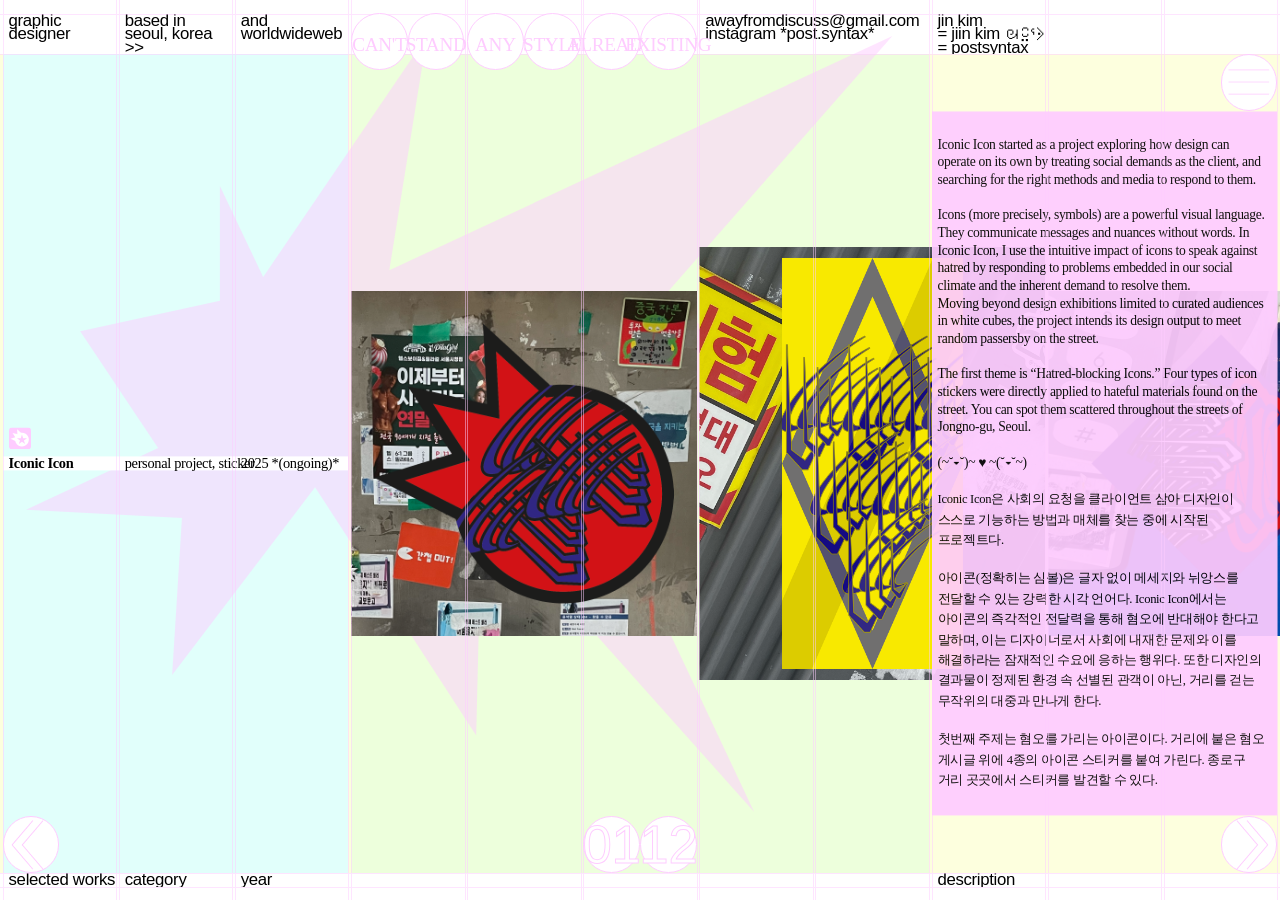
==== index.html @ c1c58f1e "Rename html/index.html to index.html" ====
<!DOCTYPE html>
<html lang="ko">

<head>
    <meta name="viewport" content="width=device-width, initial-scale=1.0, user-scalable=no" />
    <meta charset="UTF-8">
    <title>JIN KIM · JI-IN KIM · POSTSYNTAX Portfolio</title>

    <link rel="stylesheet" href="/css/style.css">
    <link rel="stylesheet" href="https://use.typekit.net/gue2igp.css">
</head>

<body>
    <div class="grid-container">

        <div class="grid-lines-overlay"></div>

        <div class="grid-cell row-1-cell"></div>

        <header class="grid-row row-2">
            <div class="text-cell cell-2-1">graphic designer</div>
            <div class="text-cell cell-2-2">based in seoul, korea >></div>
            <div class="text-cell cell-2-3">and worldwideweb</div>

            <div class="slogan-container col-4" data-col="4">
                <div class="circular-slogan-item" data-word="CAN'T"></div>
                <div class="circular-slogan-item" data-word="STAND"></div>
            </div>

            <div class="slogan-container col-5" data-col="5">
                <div class="circular-slogan-item" data-word="ANY"></div>
                <div class="circular-slogan-item" data-word="STYLE"></div>
            </div>

            <div class="slogan-container col-6" data-col="6">
                <div class="circular-slogan-item" data-word="ALREADY"></div>
                <div class="circular-slogan-item" data-word="EXISTING"></div>
            </div>

            <div class="text-cell cell-2-7 contact-info">
                <a href="mailto:awayfromdiscuss@gmail.com" target="_blank"
                    style=" cursor:pointer;">awayfromdiscuss@gmail.com</a>
                <a href="https://www.instagram.com/post.syntax" target="_blank"
                    style=" cursor:pointer;">instagram *post.syntax*</a>
            </div>

            <div class="text-cell cell-2-8 designer-name">
                jin kim<br>= jiin kim ᘛ⁐̤ᕐᐷ<br>= postsyntax
            </div>

        </header>

        <main class="grid-cell main-content">
            
            <div class="back-shape"><img src="/img/back_shape.svg">
            </div>

            <div class="project-info-container col-1">
                <div class="project-title" id="p-title">No surfing club</div>
            </div>
            <div class="project-info-container col-2">
                <div class="project-category" id="p-category">personal project, SNS</div>
            </div>
            <div class="project-info-container col-3">
                <div class="project-year" id="p-year">2024</div>
            </div>

            <div class="project-description-container">
                <div class="description-text" id="p-description">
                </div>
            </div>

            <div class="img-scroll-wrapper">
                <div class="image-track" id="image-track">
                </div>
            </div>

            <div class="circular-button button-col-1" data-col="1">
                <img class="arrow" src="/img/button_arrow/arrow_1.png">
                <div class="circular-button-item"></div>
            </div>

            <div class="circular-button button-col-6-1" data-col="6">
                <div class="circular-button-item" id="current-num">01</div>
            </div>

            <div class="circular-button button-col-6-2" data-col="6">
                <div class="circular-button-item" id="total-num">10</div>
            </div>

            <div class="circular-button button-col-11-1" data-col="11">
                <img class="arrow" src="/img/button_arrow/arrow_2.png">
                <div class="circular-button-item"></div>
            </div>
            <div class="circular-button button-col-11-2" data-col="11">
                <img class="arrow" src="/img/button_arrow/menu.png">
                <div class="circular-button-item"></div>
            </div>

        </main>

        <section class="grid-row row-4">
            <div class="text-cell cell-4-1">selected works</div>
            <div class="text-cell cell-4-2">category</div>
            <div class="text-cell cell-4-3">year</div>
            <div class="text-cell cell-4-9 description-label">description</div>
        </section>

        <div class="grid-cell row-5-cell"></div>

    </div>

    <div id="menu-overlay" class="menu-overlay">
        <div class="menu-content">
            <div id="menu-close-btn" class="menu-close">×</div>
            <div id="menu-project-list" class="menu-project-list">
                </div>
        </div>
    </div>

    <script src="/js/script.js"></script>
</body>

</html>
---- css/style.css ----
/* /css/style.css */

* {
    box-sizing: border-box;
    margin: 0;
    padding: 0;
}

:root {
    --magenta-line: #feccff;
    --line-thickness: 1px;
    --gutter-width: 0.2%;
    --column-count: 11;
    --gutter-count: 12;
    --column-width: calc((100% - (var(--gutter-count) * var(--gutter-width))) / var(--column-count));
    --bg-blue: #e1fffb;
    --bg-green: #edffdc;
    --bg-yellow: #fdffde;
    --bg-white: #fff;
}

@font-face {
    font-family: 'postsyntax', 'Pretendard-Regular';
    src: url('https://fastly.jsdelivr.net/gh/Project-Noonnu/noonfonts_2107@1.1/Pretendard-Regular.woff') format('woff'),
    url('/font/postsyntax.otf') format('opentype');
    font-weight: 300;
    font-style: normal;
    unicode-range: U+1100-11FF, U+3130-318F, U+AC00-D7AF;
}

html,
body {
    width: 100%;
    height: 100%;
    overflow: hidden;
}

body {
    font-family: "mr-eaves-modern", 'Pretendard-Regular', sans-serif;
    font-weight: 300;
    font-style: normal;
    font-size: 1.05rem;
    letter-spacing: -0.02rem;
}

.back-shape {
    position: fixed;
    top: 4%;
    left: 2%;
    z-index: 2;
    pointer-events: none;
    opacity: 50%;
}

.grid-container {
    display: grid;
    width: 100%;
    height: 100%;
    grid-template-rows: 1.5% 4.5% auto 1.5% 1.5%;
    grid-template-columns: repeat(var(--column-count), var(--gutter-width) var(--column-width)) var(--gutter-width);
}

.grid-cell {
    position: relative;
    z-index: 1;
}

.row-1-cell,
.row-5-cell {
    grid-column: 1 / -1;
}

.row-2,
.row-4 {
    grid-column: 1 / -1;
    display: contents;
}

.text-cell {
    padding: 0;
    padding-left: 6px;
    line-height: 0.83;
    overflow: hidden;
    display: flex;
    align-items: flex-start;
    justify-content: flex-start;
    position: relative;
}

.text-cell:not(.contact-info):hover {
    background-color: #feccff;
    color: var(--bg-white) !important;
    cursor: pointer;
    z-index: 500;
}

.cell-2-1 {
    grid-column: 2 / 3;
    grid-row: 2;
}

.cell-2-2 {
    grid-column: 4 / 5;
    grid-row: 2;
}

.cell-2-3 {
    grid-column: 6 / 7;
    grid-row: 2;
}

.cell-2-8 {
    grid-column: 18 / 19;
    grid-row: 2;
    font-weight: 300;
    font-size: 1.05rem;
    
    /* 🌟 중요: 아래 두 줄을 추가하여 이미지가 잘리지 않게 하고 기준을 잡습니다 */
    overflow: visible !important; 
    position: relative; 
}

.contact-info {
    grid-column: 14 / 17;
    grid-row: 2;
    font-size: 1.05rem;
    display: flex;
    flex-direction: column;
}

.contact-info a {
    display: block;
}

.designer-name {
    grid-column: 18 / 19;
    grid-row: 2;
    font-weight: 300;
    font-size: 1.05rem;
}

.cell-4-1 {
    grid-column: 2 / 3;
    grid-row: 4;
}

.cell-4-2 {
    grid-column: 4 / 5;
    grid-row: 4;
}

.cell-4-3 {
    grid-column: 6 / 7;
    grid-row: 4;
}

.cell-4-9 {
    grid-column: 18 / 19;
    grid-row: 4;
}

.main-content {
    grid-row: 3;
    grid-column: 1 / -1;
    display: grid;
    grid-template-columns: inherit;
    position: relative;
    z-index: 1;
    background-color: var(--bg-yellow);
}

.main-content::before {
    content: '';
    grid-column: 2 / 7;
    grid-row: 1 / -1;
    background-color: var(--bg-blue);
    position: relative;
    z-index: -2;
}

.main-content::after {
    content: '';
    grid-column: 8 / 17;
    grid-row: 1 / -1;
    background-color: var(--bg-green);
    position: relative;
    z-index: 0;
}

.project-info-container {
    position: absolute;
    top: 50%;
    transform: translateY(-50%);
    height: 1.2rem;
    display: flex;
    align-items: center;
    z-index: 300;
    pointer-events: none;
}

.project-info-container.col-1::before {
    content: '';
    position: absolute;
    left: 0;
    top: 13;
    width: var(--three-col-total-width, 27%);
    height: 70%;
    background-color: var(--bg-white);
    z-index: -1;
}

.project-title,
.project-category,
.project-year {
    font-size: 0.9rem;
    padding-left: 6px;
    white-space: nowrap;
}

@keyframes twinkle {

    0%,
    100% {
        color: var(--black-line);
    }

    50% {
        color: var(--magenta-line);
        text-shadow: 0 0 5px var(--magenta-line);
    }
}

.title-flash {
    animation: twinkle 0.6s ease-in-out;
}

.project-title {
    font-weight: bold;
    font-family: "mrs-eaves-xl-serif-narrow", serif;
}

.project-category,
.project-year {
    font-family: "mrs-eaves-xl-serif-narrow", serif;
}

/* 🌟 링크 심볼 스타일 수정 */
.project-link-symbol {
    position: absolute;
    bottom: 125%; /* 타이틀 위쪽 배치 */
    left: 6px;
    width: 22px;
    height: 22px;
    
    background-size: contain;
    background-repeat: no-repeat;
    background-position: center;

    cursor: pointer;
    pointer-events: auto;
    display: none;
    z-index: 310;
    animation: link-glow 1.5s infinite ease-in-out;
}

@keyframes link-glow {
    0%, 100% { transform: scale(1); opacity: 1; box-shadow: 0 0 5px var(--magenta-line); }
    50% { transform: scale(1.2); opacity: 0.7; box-shadow: 0 0 15px var(--magenta-line); }
}

.project-link-symbol::after {
    content: attr(data-message);
    
    bottom: 120%;
    width: 10px;

    position: absolute;
    left: 50%;
    transform: translateX(-50%);
    background-color: #ffffff;
    color: #3f3f3f;
    border: 0.4px solid #3f3f3f;
    padding: 3px 6px;
    font-size: 0.75rem;
    opacity: 0;
    visibility: hidden;
    pointer-events: none;
    transition: opacity 0.1s ease;
    z-index: 9999;

    white-space: nowrap;
    word-break: keep-all;

    display: flex;
    justify-content: center;
    align-items: center;
    text-align: center;
}

.project-link-symbol:hover::after {
    opacity: 1;
    visibility: visible;
}

.img-scroll-wrapper {
    position: absolute;
    top: 0;
    left: 0;
    width: 100%;
    height: 100%;
    z-index: 200;
    overflow-x: scroll;
    overflow-y: hidden;
    scrollbar-width: none;
}

.img-scroll-wrapper::-webkit-scrollbar {
    display: none;
}

.image-track {
    display: flex;
    height: 100%;
    align-items: center;
    width: fit-content;
}

.project-image {
    height: 100%;
    object-fit: contain;
    flex-shrink: 0;
    transition: transform 1s cubic-bezier(0.25, 0.1, 0.25, 1), opacity 0.6s ease, filter 0.6s ease;
    transform: scale(0.85);
    opacity: 0.3;
    filter: grayscale(100%);
}

.project-image.focused {
    transform: scale(1);
    opacity: 1;
    filter: grayscale(0%);
    z-index: 250;
}

/* 🌟 그리드 선의 z-index를 10으로 낮춤 */
.grid-lines-overlay {
    position: absolute;
    top: 0;
    left: 0;
    width: 100%;
    height: 100%;
    pointer-events: none;
    z-index: 10;
    opacity: 50%;
}

.slogan-container {
    grid-row: 2;
    display: flex;
    justify-content: space-around;
    position: relative;
    z-index: 350;
}

.slogan-container.col-4 {
    grid-column: 8 / 11;
}

.slogan-container.col-5 {
    grid-column: 10 / 11;
}

.slogan-container.col-6 {
    grid-column: 12 / 13;
}

/* 🌟 슬로건 아이템 z-index를 그리드 선(10)보다 높은 50으로 설정 */
.circular-slogan-item {
    border-radius: 50%;
    background-color: var(--bg-white);
    border: var(--line-thickness) solid var(--magenta-line);
    display: flex;
    justify-content: center;
    align-items: center;
    text-align: center;
    font-size: 1.2rem;
    position: absolute;
    color: #feccff;
    z-index: 50;

    font-family: 'postsyntax';

    padding-top: 7px; /* 글자를 아래로 살짝 밀어줌 */
}

.circular-slogan-item:hover {
    background-color: #feccff;
    color: var(--bg-white) !important;
    cursor: pointer;
    z-index: 500;
}

/* 🌟 버튼 z-index를 그리드 선(10)보다 훨씬 높은 400 유지 */
.circular-button {
    position: absolute;
    z-index: 400;
    border-radius: 50%;
    background-color: var(--bg-white);
    border: var(--line-thickness) solid var(--magenta-line);
    display: flex;
    justify-content: center;
    align-items: center;
    cursor: pointer;
    font-size: 3.3rem;
}

.circular-button-item {
    all: unset;
    position: static;
    display: block;
    color: white;
    -webkit-text-stroke: 1px #feccff;
}

.arrow {
    width: 70px;
}

a {
    color: #000;
    text-decoration: none;
}

.project-description-container {
    position: absolute;
    top: 50%;
    transform: translateY(-50%);
    height: 90%;
    z-index: 300;
    display: flex;
    flex-direction: column;
    justify-content: center;
    pointer-events: auto;
    overflow-y: auto;
    scrollbar-width: none;
}

.project-description-container::-webkit-scrollbar {
    display: none;
}

.ko-text {
    font-size: 0.79rem;
    line-height: 1.62;
}

.description-text {
    font-family: "mrs-eaves-xl-serif-narrow", "Pretendard-Regular", serif;
    font-size: 0.85rem;
    line-height: 1.3;
    color: #000;
    padding-left: 6px;
    padding-right: 10px;
    padding-top: 25px;
    padding-bottom: 25px;
    background-color: #feccff; opacity: 0.93;

    white-space: pre-wrap; /* 🌟 이 속성이 있어야 \n 이나 백틱의 줄바꿈이 화면에 나타납니다 */
    word-break: keep-all;
}

.button-col-6-1,
.button-col-6-2,
.cell-2-1,
.cell-2-2,
.cell-2-3 {
    cursor: default !important;
}

.cell-2-1,
.cell-2-2,
.cell-2-3 {
    overflow: visible !important;
}

.button-col-6-1::after,
.button-col-6-2::after,
.cell-2-1::after,
.cell-2-2::after,
.cell-2-3::after {
    position: absolute;
    left: 50%;
    transform: translateX(-50%);
    background-color: #ffffff;
    color: #3f3f3f;
    border: 0.4px solid #3f3f3f;
    padding: 2px 6px;
    font-size: 0.75rem;
    white-space: nowrap;
    opacity: 0;
    visibility: hidden;
    pointer-events: none;
    transition: opacity 0.1s ease;
    z-index: 9999;
}

.button-col-6-1::after,
.button-col-6-2::after {
    content: "no function";
    bottom: 110%;
}

.cell-2-1::after {
    content: "1) graphic + digital, poster, book, and every printed media.";
    top: 110%;
    width: 120px;
    white-space: normal;
    word-break: keep-all;
    text-align: center;

    font-size: 0.9rem;
    line-height: 0.9rem;
}

.cell-2-2::after {
    content: "2) all projects on this website are personal projects.";
    top: 110%;
    width: 120px;
    white-space: normal;
    word-break: keep-all;
    text-align: center;

    font-size: 0.9rem;
    line-height: 0.9rem;
}

.cell-2-3::after {
    content: "3) i'm an independent designer, similar to an “independent musician,” who forges an original path in the underground scene based on personal preferences.";
    top: 110%;
    width: 120px;
    white-space: normal;
    word-break: keep-all;
    text-align: center;

    font-size: 0.9rem;
    line-height: 0.9rem;
}

.cell-2-8::after {
    content: ""; 
    background-image: url('/img/profile.svg'); 
    background-size: cover;
    background-position: center;

    position: absolute;
    left: 50%;
    top: 110%; /* 글자 바로 아래 */
    transform: translateX(-50%);
    background-color: #ffffff;
    border: 0.4px solid #feccff;
    
    width: 100px; 
    height: 100px; 
    
    display: block;
    opacity: 0;
    visibility: hidden;
    transition: opacity 0.2s ease;
    z-index: 10000; /* 🌟 다른 그리드 라인보다 위에 오도록 높게 설정 */
    pointer-events: none;
}

.button-col-6-1:hover::after,
.button-col-6-2:hover::after,
.cell-2-1:hover::after,
.cell-2-2:hover::after,
.cell-2-3:hover::after,
.cell-2-8:hover::after {
    opacity: 1;
    visibility: visible;
}

/* 프로젝트 래퍼: 이미지들이 가로로 길게 배치됨 */
.project-wrapper {
    position: relative;
    display: flex;
    height: 100%;
}

/* 🌟 오버레이 컨테이너: 이미지 1~3번을 모두 덮는 긴 유령 레이어 */
.nsc-overlay-container {
    position: absolute;
    top: 0;
    left: 0;
    width: 100%; /* 부모(project-wrapper)인 이미지 3개 합산 너비를 100%로 인식 */
    height: 100%;
    pointer-events: none;
    z-index: 500;
}

/* 스티커 공통 스타일 */
.nsc-random-img {
    position: absolute; /* 컨테이너 내부에서 좌표로 배치 */
    display: block;
    object-fit: contain;
    z-index: 510;
    opacity: 80%;

    transition: opacity 0.8s ease; 
    pointer-events: auto;
}

/* 🌟 개별 조절 구간: left 값을 0% ~ 100% 사이로 넓게 분산시키세요 */
/* 0%~30%는 1번 이미지 위, 35%~65%는 2번 이미지 위, 70%~100%는 3번 이미지 위입니다. */

.nsc-random-img.img-1 { width: 115px; top: 6%; left: 1%;   transform: rotate(-20deg);}
.nsc-random-img.img-2 { width: 160px; top: 68%; left: 19%;  transform: rotate(17deg);}
.nsc-random-img.img-3 { width: 150px; top: 9%; left: 32%;  transform: rotate(-9deg);}
.nsc-random-img.img-4 { width: 100px; top: 49%; left: 48%;  transform: rotate(-20deg);}
.nsc-random-img.img-5 { width: 380px; top: 93%; left: 44%;  transform: rotate(-12deg);}
.nsc-random-img.img-6 { width: 310px;  top: 15%; left: 65%;  transform: rotate(30deg);}
.nsc-random-img.img-7 { width: 170px;  top: 79%; left: -6%;  transform: rotate(20deg);}
.nsc-random-img.img-8 { width: 170px;  top: 70%; left: 78%;  transform: rotate(20deg);}

.project-image.focused + .nsc-overlay-container .nsc-random-img {
    filter: drop-shadow(0 1px 3px rgba(0,0,0,0.15));
}

.project-image:not(.focused) + .nsc-overlay-container {
    opacity: 0.3;
    filter: grayscale(100%);
    transition: all 0.6s ease;
}

.nsc-random-img:hover {
    opacity: 0;
}

/* 🌟 메뉴 오버레이 (모달) 스타일 추가 */
.menu-overlay {
    position: fixed;
    top: 0; left: 0;
    width: 100%; height: 100%;
    background-color: rgba(254, 204, 255, 0.4); 
    display: none; /* JS에서 flex로 변경 */
    justify-content: center;
    align-items: center;
    z-index: 10000;
    /* 전체 폰트 강제 지정 */
    font-family: "mrs-eaves-xl-serif-narrow", serif !important; 
    font-size: 0.9rem;
}

.menu-content {
    width: 70%;
    height: 70%;
    background-color: #fff;
    position: relative;
    padding: 20px; /* 여백 확보 */
    display: flex;
    flex-direction: column;
    padding-top: 20px;
}

.menu-item {
    display: grid;
    grid-template-columns: 2fr 0.5fr 0.5fr;
    padding: 8px 0;
    border-bottom: 1px solid var(--magenta-line);

    transition: background-color; /* 0.2s ease, color 0.2s ease; 부드러운 전환 효과 */
    padding: 5px 50px; /* 좌우 패딩을 살짝 주어 색상이 글자에 붙지 않게 함 */
}

/* 마우스를 올렸을 때 행 전체 효과 */
.menu-item:hover {
    background-color: var(--magenta-line);
}

/* 마우스를 올렸을 때 내부의 모든 글자색을 흰색으로 변경 */
.menu-item:hover .m-title,
.menu-item:hover .m-category,
.menu-item:hover .m-year {
    color: #ffffff !important;
}
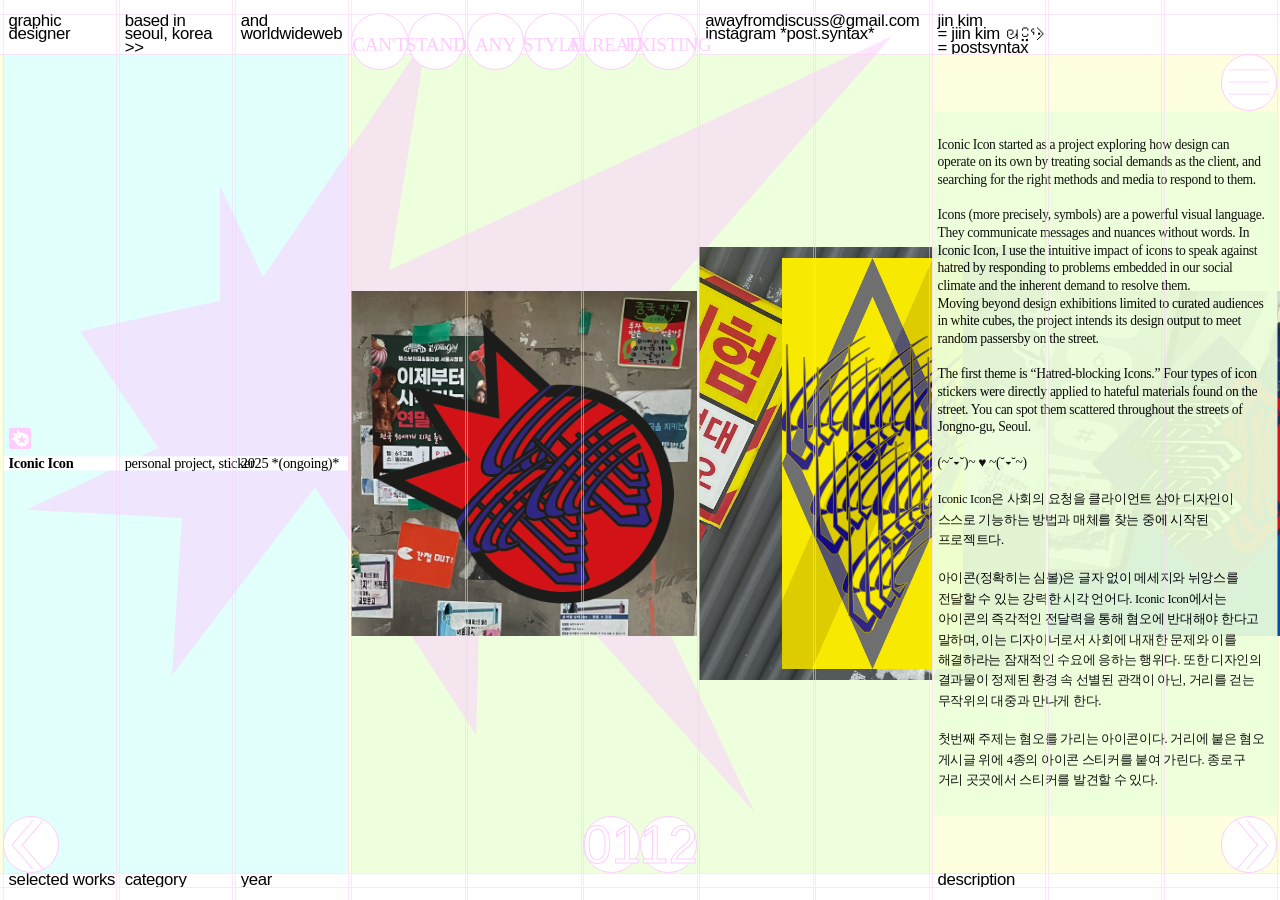
==== commit 0bd1bc07: "Update index.html" ====
--- a/index.html
+++ b/index.html
@@ -8,6 +8,7 @@
 
     <link rel="stylesheet" href="/css/style.css">
     <link rel="stylesheet" href="https://use.typekit.net/gue2igp.css">
+    <link rel="icon" href="/img/cat_icon.png">
 </head>
 
 <body>
--- a/css/style.css
+++ b/css/style.css
@@ -683,3 +683,92 @@
 .menu-item:hover .m-year {
     color: #ffffff !important;
 }
+
+/* --- 모바일 반응형 스타일 (768px 이하) --- */
+@media screen and (max-width: 768px) {
+    /* 1. 배경 설정: 단일 하늘색 */
+    body, html {
+        background-color: #e1fffb !important; /* 하늘색 배경 */
+        overflow-y: auto !important; /* 상하 스크롤 허용 */
+        overflow-x: hidden !important;
+    }
+
+    /* 2. PC 버전의 복잡한 요소 숨기기 */
+    .grid-lines-overlay, 
+    .slogan-container, 
+    .button-col-1, 
+    .button-col-11-1, 
+    .button-col-11-2,
+    .project-info-container,
+    .project-description-container {
+        display: none !important;
+    }
+
+    /* 3. 모바일 전용 컨테이너 재배치 */
+    .grid-container {
+        display: block !important;
+        height: auto !important;
+        padding: 20px;
+    }
+
+    .img-scroll-wrapper {
+        display: block !important;
+        overflow: visible !important;
+        width: 100% !important;
+        height: auto !important;
+        position: static !important;
+    }
+
+    #image-track {
+        display: block !important;
+        width: 100% !important;
+        padding: 0 !important;
+        transform: none !important;
+    }
+
+    /* 4. 프로젝트 아이템 단위 구성 */
+    .project-wrapper {
+        display: block !important;
+        margin-bottom: 80px; /* 프로젝트 간 간격 */
+        background-image: none !important; /* PC 배경 제거 */
+    }
+
+    /* 5. 모바일 전용 텍스트 노출 (JS에서 생성) */
+    .mobile-meta {
+        margin-bottom: 15px;
+        font-family: "mrs-eaves-xl-serif-narrow", serif;
+    }
+
+    .mobile-title {
+        font-size: 1.8rem;
+        font-weight: bold;
+        margin-bottom: 5px;
+        color: #000;
+    }
+
+    .mobile-info {
+        font-size: 0.9rem;
+        color: #666;
+        margin-bottom: 20px;
+    }
+
+    .project-image {
+        width: 100% !important;
+        height: auto !important;
+        margin: 0 0 15px 0 !important;
+        opacity: 1 !important; /* 항상 밝게 */
+        filter: none !important;
+    }
+
+    .mobile-desc {
+        font-size: 1rem;
+        line-height: 1.6;
+        background-color: transparent !important; /* PC 랜덤색 제거 */
+        padding: 0 !important;
+        margin-top: 15px;
+        color: #000;
+        word-break: keep-all;
+    }
+    
+    .ko-text { display: block; margin-top: 10px; font-size: 0.9rem; }
+}
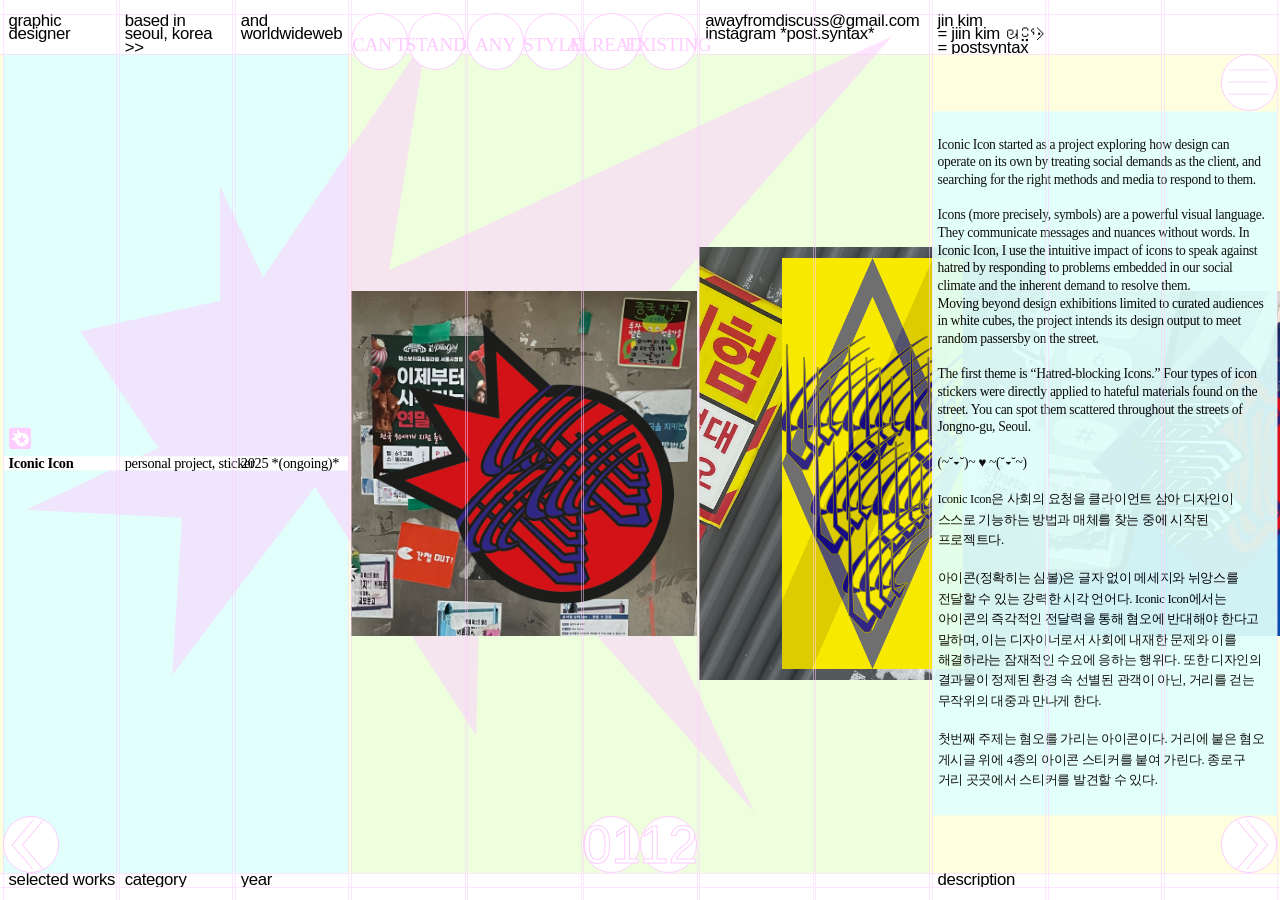
==== commit e76a00bc: "Update index.html" ====
--- a/index.html
+++ b/index.html
@@ -12,6 +12,20 @@
 </head>
 
 <body>
+
+    <div id="pc-only-overlay">
+        <div class="pc-only-card">
+            <p class="main-text">
+                This website is best viewed on a desktop PC.<br>
+                You can check out my work on Instagram!<br><br>
+                <a href="https://www.instagram.com/post.syntax" target="_blank">
+                    @post.syntax
+                </a>
+                <br><br><br><br>
+                <img class="rat" src="/img/rat.gif">
+        </div>
+    </div>
+    
     <div class="grid-container">
 
         <div class="grid-lines-overlay"></div>
--- a/css/style.css
+++ b/css/style.css
@@ -684,91 +684,56 @@
     color: #ffffff !important;
 }
 
-/* --- 모바일 반응형 스타일 (768px 이하) --- */
+/* --- 모바일 차단 팝업 (카드 스타일) --- */
+#pc-only-overlay {
+    display: none;
+    position: fixed;
+    top: 0;
+    left: 0;
+    width: 100vw;
+    height: 100vh;
+    background-color: rgba(254, 204, 255, 0.4); /* 은은한 회색 배경 */
+    z-index: 999999;
+    justify-content: center;
+    align-items: center;
+    padding: 20px;
+    box-sizing: border-box;
+
+    font-family: "mrs-eaves-xl-serif-narrow", serif; 
+}
+
+.pc-only-card {
+    background-color: #feccff;
+    padding: 40px 30px;
+    width: 80%;
+    max-width: 400px;
+    text-align: center;
+}
+
+.pc-only-card a {
+    background-color: #ffffff;
+}
+
+.main-text {
+    font-size: 1rem;
+    line-height: 1.1;
+    color: #333;
+    margin-bottom: 25px;
+    word-break: keep-all;
+}
+
+.rat {
+    width: 100px;
+}
+
+/* 모바일 화면에서 활성화 */
 @media screen and (max-width: 768px) {
-    /* 1. 배경 설정: 단일 하늘색 */
-    body, html {
-        background-color: #e1fffb !important; /* 하늘색 배경 */
-        overflow-y: auto !important; /* 상하 스크롤 허용 */
-        overflow-x: hidden !important;
+    #pc-only-overlay {
+        display: flex;
     }
-
-    /* 2. PC 버전의 복잡한 요소 숨기기 */
-    .grid-lines-overlay, 
-    .slogan-container, 
-    .button-col-1, 
-    .button-col-11-1, 
-    .button-col-11-2,
-    .project-info-container,
-    .project-description-container {
-        display: none !important;
+    body {
+        overflow: hidden !important;
+        position: fixed;
+        width: 100%;
     }
-
-    /* 3. 모바일 전용 컨테이너 재배치 */
-    .grid-container {
-        display: block !important;
-        height: auto !important;
-        padding: 20px;
-    }
-
-    .img-scroll-wrapper {
-        display: block !important;
-        overflow: visible !important;
-        width: 100% !important;
-        height: auto !important;
-        position: static !important;
-    }
-
-    #image-track {
-        display: block !important;
-        width: 100% !important;
-        padding: 0 !important;
-        transform: none !important;
-    }
-
-    /* 4. 프로젝트 아이템 단위 구성 */
-    .project-wrapper {
-        display: block !important;
-        margin-bottom: 80px; /* 프로젝트 간 간격 */
-        background-image: none !important; /* PC 배경 제거 */
-    }
-
-    /* 5. 모바일 전용 텍스트 노출 (JS에서 생성) */
-    .mobile-meta {
-        margin-bottom: 15px;
-        font-family: "mrs-eaves-xl-serif-narrow", serif;
-    }
-
-    .mobile-title {
-        font-size: 1.8rem;
-        font-weight: bold;
-        margin-bottom: 5px;
-        color: #000;
-    }
-
-    .mobile-info {
-        font-size: 0.9rem;
-        color: #666;
-        margin-bottom: 20px;
-    }
-
-    .project-image {
-        width: 100% !important;
-        height: auto !important;
-        margin: 0 0 15px 0 !important;
-        opacity: 1 !important; /* 항상 밝게 */
-        filter: none !important;
-    }
-
-    .mobile-desc {
-        font-size: 1rem;
-        line-height: 1.6;
-        background-color: transparent !important; /* PC 랜덤색 제거 */
-        padding: 0 !important;
-        margin-top: 15px;
-        color: #000;
-        word-break: keep-all;
-    }
-    
-    .ko-text { display: block; margin-top: 10px; font-size: 0.9rem; }
-}
+}
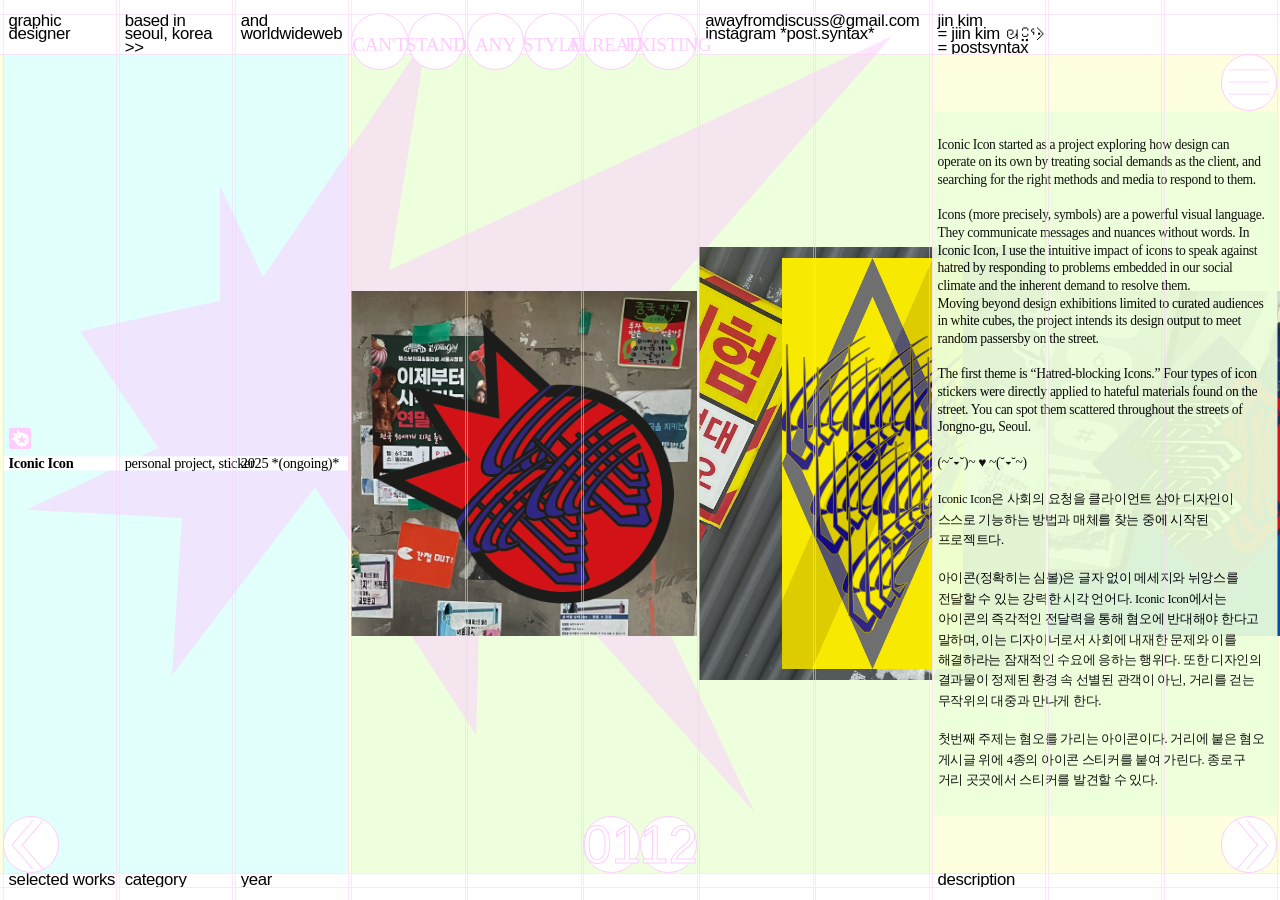
==== commit 3e666285: "Update index.html" ====
--- a/index.html
+++ b/index.html
@@ -18,6 +18,7 @@
             <p class="main-text">
                 This website is best viewed on a desktop PC.<br>
                 You can check out my work on Instagram!<br><br>
+                (~˘▾˘)~ ♥ ~(˘▾˘~)<br><br>
                 <a href="https://www.instagram.com/post.syntax" target="_blank">
                     @post.syntax
                 </a>
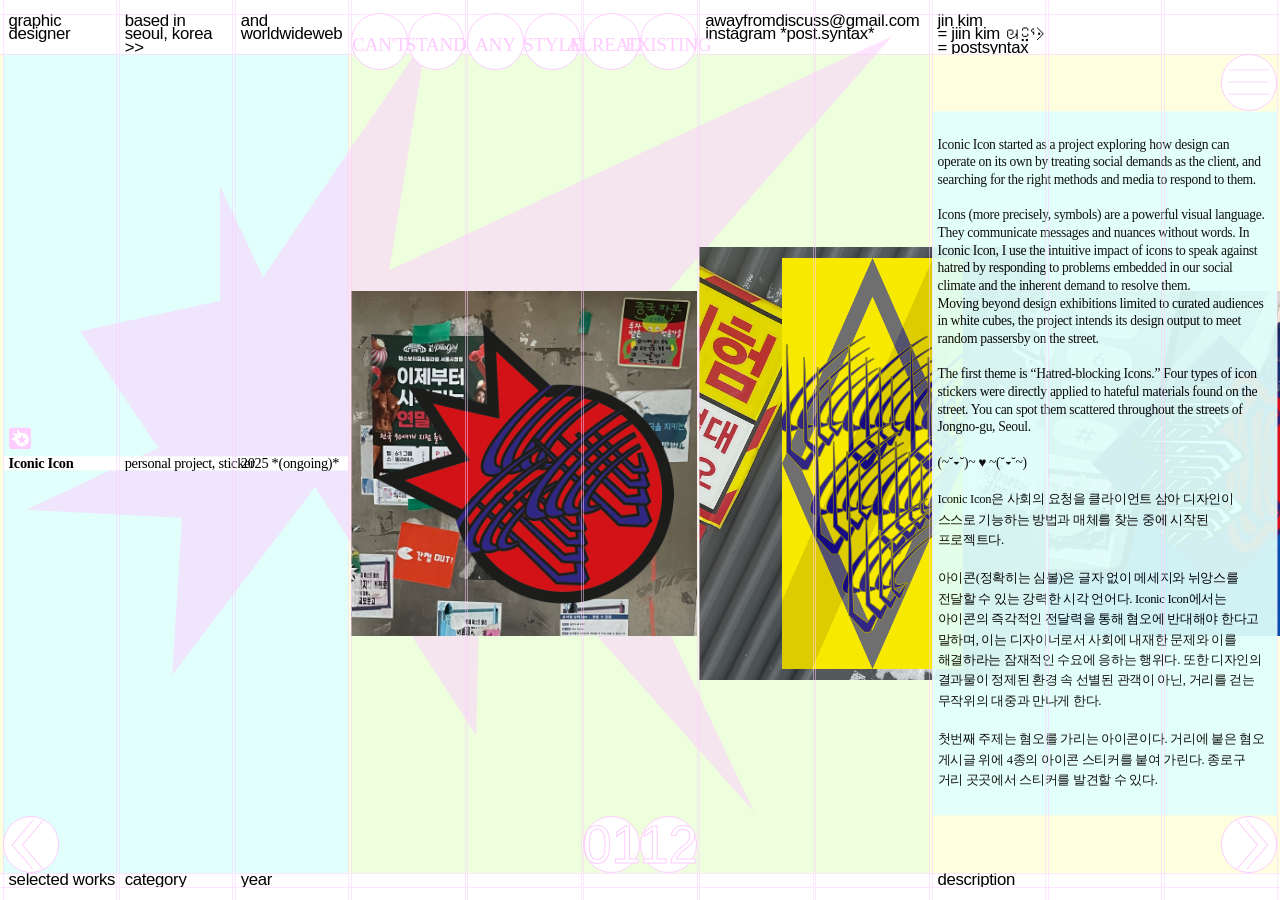
==== commit 6be151fb: "Update index.html" ====
--- a/index.html
+++ b/index.html
@@ -8,6 +8,7 @@
 
     <link rel="stylesheet" href="/css/style.css">
     <link rel="stylesheet" href="https://use.typekit.net/gue2igp.css">
+    <link rel="stylesheet" href="https://cdn.jsdelivr.net/gh/orioncactus/pretendard@v1.3.9/dist/web/static/pretendard.min.css" />
     <link rel="icon" href="/img/cat_icon.png">
 </head>
 
@@ -26,7 +27,7 @@
                 <img class="rat" src="/img/rat.gif">
         </div>
     </div>
-    
+
     <div class="grid-container">
 
         <div class="grid-lines-overlay"></div>
@@ -56,8 +57,8 @@
             <div class="text-cell cell-2-7 contact-info">
                 <a href="mailto:awayfromdiscuss@gmail.com" target="_blank"
                     style=" cursor:pointer;">awayfromdiscuss@gmail.com</a>
-                <a href="https://www.instagram.com/post.syntax" target="_blank"
-                    style=" cursor:pointer;">instagram *post.syntax*</a>
+                <a href="https://www.instagram.com/post.syntax" target="_blank" style=" cursor:pointer;">instagram
+                    *post.syntax*</a>
             </div>
 
             <div class="text-cell cell-2-8 designer-name">
@@ -67,7 +68,7 @@
         </header>
 
         <main class="grid-cell main-content">
-            
+
             <div class="back-shape"><img src="/img/back_shape.svg">
             </div>
 
@@ -130,7 +131,7 @@
         <div class="menu-content">
             <div id="menu-close-btn" class="menu-close">×</div>
             <div id="menu-project-list" class="menu-project-list">
-                </div>
+            </div>
         </div>
     </div>
 
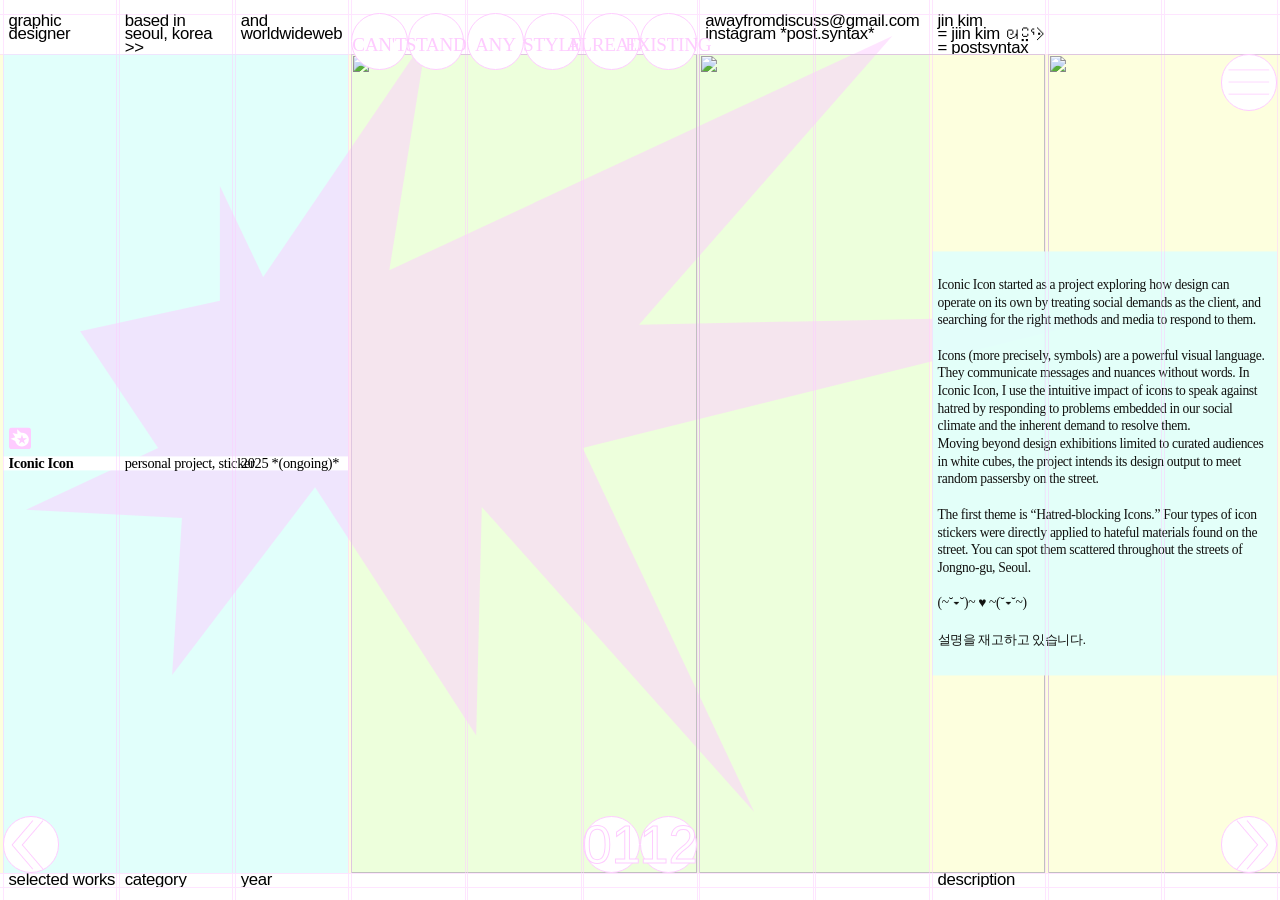
==== commit fd397655: "Update index.html" ====
--- a/index.html
+++ b/index.html
@@ -8,26 +8,12 @@
 
     <link rel="stylesheet" href="/css/style.css">
     <link rel="stylesheet" href="https://use.typekit.net/gue2igp.css">
-    <link rel="stylesheet" href="https://cdn.jsdelivr.net/gh/orioncactus/pretendard@v1.3.9/dist/web/static/pretendard.min.css" />
+    <link rel="stylesheet"
+        href="https://cdn.jsdelivr.net/gh/orioncactus/pretendard@v1.3.9/dist/web/static/pretendard.min.css" />
     <link rel="icon" href="/img/cat_icon.png">
 </head>
 
 <body>
-
-    <div id="pc-only-overlay">
-        <div class="pc-only-card">
-            <p class="main-text">
-                This website is best viewed on a desktop PC.<br>
-                You can check out my work on Instagram!<br><br>
-                (~˘▾˘)~ ♥ ~(˘▾˘~)<br><br>
-                <a href="https://www.instagram.com/post.syntax" target="_blank">
-                    @post.syntax
-                </a>
-                <br><br><br><br>
-                <img class="rat" src="/img/rat.gif">
-        </div>
-    </div>
-
     <div class="grid-container">
 
         <div class="grid-lines-overlay"></div>
@@ -36,7 +22,7 @@
 
         <header class="grid-row row-2">
             <div class="text-cell cell-2-1">graphic designer</div>
-            <div class="text-cell cell-2-2">based in seoul, korea >></div>
+            <div class="text-cell cell-2-2">based in seoul, korea >><br>currently in eindhoven, nl</div>
             <div class="text-cell cell-2-3">and worldwideweb</div>
 
             <div class="slogan-container col-4" data-col="4">
@@ -55,10 +41,8 @@
             </div>
 
             <div class="text-cell cell-2-7 contact-info">
-                <a href="mailto:awayfromdiscuss@gmail.com" target="_blank"
-                    style=" cursor:pointer;">awayfromdiscuss@gmail.com</a>
-                <a href="https://www.instagram.com/post.syntax" target="_blank" style=" cursor:pointer;">instagram
-                    *post.syntax*</a>
+                <a href="mailto:awayfromdiscuss@gmail.com" target="_blank">awayfromdiscuss@gmail.com</a>
+                <a href="https://www.instagram.com/post.syntax" target="_blank">instagram *post.syntax*</a>
             </div>
 
             <div class="text-cell cell-2-8 designer-name">
@@ -69,8 +53,7 @@
 
         <main class="grid-cell main-content">
 
-            <div class="back-shape"><img src="/img/back_shape.svg">
-            </div>
+            <div class="back-shape"><img src="/img/back_shape.svg" alt=""></div>
 
             <div class="project-info-container col-1">
                 <div class="project-title" id="p-title">No surfing club</div>
@@ -83,17 +66,17 @@
             </div>
 
             <div class="project-description-container">
-                <div class="description-text" id="p-description">
-                </div>
+                <div class="description-text" id="p-description"></div>
             </div>
 
             <div class="img-scroll-wrapper">
-                <div class="image-track" id="image-track">
-                </div>
+                <div class="image-track" id="image-track"></div>
             </div>
 
-            <div class="circular-button button-col-1" data-col="1">
-                <img class="arrow" src="/img/button_arrow/arrow_1.png">
+            <div id="mobile-project-feed" class="mobile-project-feed"></div>
+
+            <div class="circular-button button-col-1" data-col="1" aria-label="Previous project">
+                <img class="arrow" src="/img/button_arrow/arrow_1.png" alt="">
                 <div class="circular-button-item"></div>
             </div>
 
@@ -105,12 +88,12 @@
                 <div class="circular-button-item" id="total-num">10</div>
             </div>
 
-            <div class="circular-button button-col-11-1" data-col="11">
-                <img class="arrow" src="/img/button_arrow/arrow_2.png">
+            <div class="circular-button button-col-11-1" data-col="11" aria-label="Next project">
+                <img class="arrow" src="/img/button_arrow/arrow_2.png" alt="">
                 <div class="circular-button-item"></div>
             </div>
-            <div class="circular-button button-col-11-2" data-col="11">
-                <img class="arrow" src="/img/button_arrow/menu.png">
+            <div class="circular-button button-col-11-2" data-col="11" aria-label="Open project menu">
+                <img class="arrow" src="/img/button_arrow/menu.png" alt="">
                 <div class="circular-button-item"></div>
             </div>
 
@@ -129,9 +112,8 @@
 
     <div id="menu-overlay" class="menu-overlay">
         <div class="menu-content">
-            <div id="menu-close-btn" class="menu-close">×</div>
-            <div id="menu-project-list" class="menu-project-list">
-            </div>
+            <button id="menu-close-btn" class="menu-close" type="button" aria-label="Close project menu">×</button>
+            <div id="menu-project-list" class="menu-project-list"></div>
         </div>
     </div>
 
--- a/css/style.css
+++ b/css/style.css
@@ -20,12 +20,10 @@
 }
 
 @font-face {
-    font-family: 'postsyntax', 'Pretendard-Regular';
-    src: url('https://fastly.jsdelivr.net/gh/Project-Noonnu/noonfonts_2107@1.1/Pretendard-Regular.woff') format('woff'),
-    url('/font/postsyntax.otf') format('opentype');
+    font-family: 'postsyntax-font'; 
+    src: url('/font/postsyntax.otf') format('opentype');
     font-weight: 300;
     font-style: normal;
-    unicode-range: U+1100-11FF, U+3130-318F, U+AC00-D7AF;
 }
 
 html,
@@ -36,7 +34,7 @@
 }
 
 body {
-    font-family: "mr-eaves-modern", 'Pretendard-Regular', sans-serif;
+    font-family: "mr-eaves-modern", "Pretendard", sans-serif;
     font-weight: 300;
     font-style: normal;
     font-size: 1.05rem;
@@ -455,7 +453,7 @@
 }
 
 .description-text {
-    font-family: "mrs-eaves-xl-serif-narrow", "Pretendard-Regular", serif;
+    font-family: "mrs-eaves-xl-serif-narrow", "Pretendard", serif;
     font-size: 0.85rem;
     line-height: 1.3;
     color: #000;
